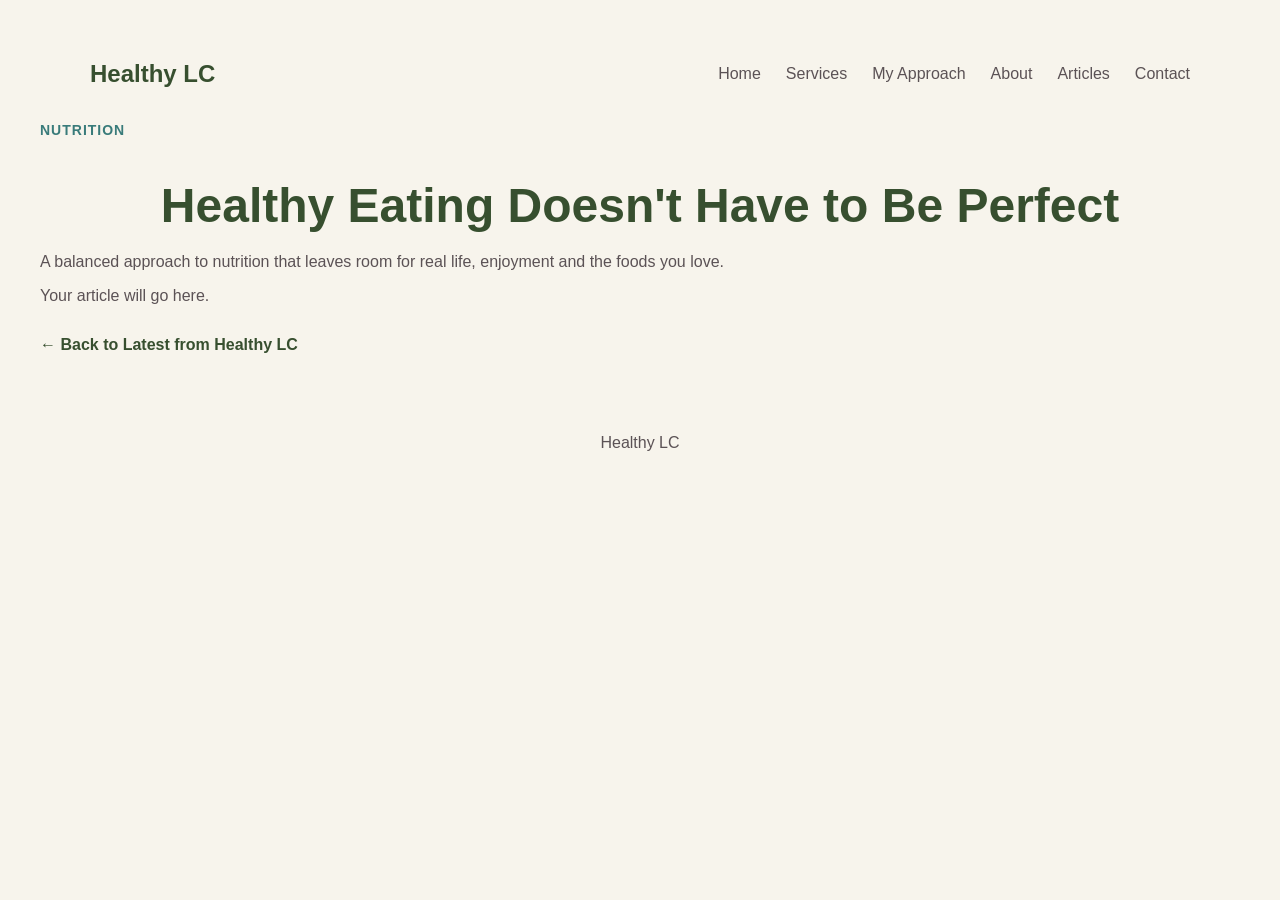
==== articles/healthy-eating-doesnt-have-to-be-perfect.html @ 92691168 "Rename healthy eating doesn't have to be perfect.html to healthy-eating-doesnt-have-to-be-perfect.ht" ====
<!DOCTYPE html>
<html lang="en">

<head>
    <meta charset="UTF-8">
    <meta name="viewport" content="width=device-width, initial-scale=1.0">

    <title>Healthy Eating Doesn't Have to Be Perfect | Healthy LC</title>

    <link rel="stylesheet" href="../css/style.css">
</head>

<body>

    <nav class="navbar">

        <a href="../index.html" class="logo">Healthy LC</a>

        <div class="nav-links">
            <a href="../index.html">Home</a>
            <a href="../index.html#services">Services</a>
            <a href="../index.html#approach">My Approach</a>
            <a href="../index.html#about">About</a>
            <a href="../index.html#articles">Articles</a>
            <a href="../index.html#contact">Contact</a>
        </div>

    </nav>

    <main>

        <article class="full-article">

            <p class="article-category">Nutrition</p>

            <h1>Healthy Eating Doesn't Have to Be Perfect</h1>

            <p class="article-intro">
                A balanced approach to nutrition that leaves room
                for real life, enjoyment and the foods you love.
            </p>

            <p>
                Your article will go here.
            </p>

            <a href="../index.html#articles" class="article-link">
                ← Back to Latest from Healthy LC
            </a>

        </article>

    </main>

    <footer>
        <p>Healthy LC</p>
    </footer>

</body>

</html>
---- css/style.css ----
/* =========================
   HEALTHY LC VISUAL IDENTITY
   ========================= */

:root {
    --forest: #374f2f;
    --sage: #8BAF8B;
    --coastal: #397B7A;
    --golden: #F1CD6C;
    --cream: #F7F4EC;
    --slate: #5b5255;
    --white: #FFFFFF;
}

.accent {
   color: var(--golden);
}


/* =========================
   GENERAL PAGE STYLES
   ========================= */

body {
    font-family: Arial, sans-serif;
    background-color: var(--cream);
    color: var(--slate);
    margin: 0;
    padding: 40px;
}


/* =========================
   HEADINGS
   ========================= */

h1 {
    font-size: 48px;
    text-align: center;
    color: var(--forest);
    margin-bottom: 20px;
}

h2 {
    font-size: 40px;
    text-align: center;
    color: var(--forest);
}

h3 {
    font-size: 32px;
    color: var(--forest);
}

h4 {
    font-size: 24px;
   text-align: center;
   color: var(--forest);
}

header p {
   text-align: center;
   font-size: 20px;
   max-width: 650px;
   margin: 0 auto;
}

header {
   max-width: 800px;
   margin: 80px auto 120px;
   text-align: center;
}

.hero-statement {
   font-size: 28px;
   font-weight: bold;
   color: var(--coastal);
   margin-bottom: 20px;
}

/* =========================
   LIFESTYLE BANNER
   ========================= */

.lifestyle-banner {
    max-width: 1100px;
    min-height: 450px;
    background-image: 
       linear-gradient(rgba(55, 79, 47, 0.45), rgba(55, 79, 47, 0.21)),
       url("../images/healthy.lifestyle.jpg");
    background-size: cover;
    background-position: center 30%;
    border-radius: 14px;

    display: flex;
    align-items: center;
    justify-content: center;
}

.banner-content {
   text-align: center;
   padding: 40px;
}

.banner-content h2 {
   color: var(--white);
   font-size: 42px;
   margin-bottom: 10px;
}

.banner-content p {
   color: var(--white);
   font-size: 22px;
   font-weight: bold;
}

/* =========================
   MAIN SECTIONS
   ========================= */

section {
    max-width: 900px;
    margin: 60px auto;
}


/* =========================
   SERVICES
   ========================= */

.services-grid {
    display: grid;
    grid-template-columns: repeat(3, 1fr);
    gap: 25px;
}

.services {
   display: flex;
   gap:20px;
}

.service-card {
    background-color: var(--white);
    padding: 30px;
    margin: 20px 0;
    border-radius: 14px;
   border-left: 5px solid var(--sage);
    box-shadow: 0 4px 12px rgba(38, 49, 43, 0.08);
}

.service-card h3 {
   color: var(--forest);
    font-size: 28px;
    margin-top: 0;
}

.service-link {
   display: inline-block;
   margin-top: 15px;
   color: var(--coastal);
   font-weight: bold;
   text-decoration: none;
}

.cta-button {
   display: inline-block;
   background-color: var(--golden);
   color: var(--slate);
   padding: 15px 30px;
   margin-top: 30px;
   border-radius: 30px;
   text-decoration: none;
   font-weight: bold;
   transition: all 0.3s ease;
}

.cta-button:hover {
   background-color: var(--forest);
   color: var(--white);
}

/* =========================
   WHO HEALTHY LC IS FOR
   ========================= */

.audience-grid {
    display: grid;
    grid-template-columns: repeat(2, 1fr);
    gap: 25px;
}

.audience-card {
    background-color: var(--white);
    padding: 30px;
    border-radius: 14px;
    border-left: 5px solid var(--sage);
}

#who {
    text-align: center;
}

#who > p {
    max-width: 600px;
    margin: 0 auto 40px;
    font-size: 18px;
}

/* =========================
   MY APPROACH
   ========================= */

#approach {
    text-align: center;
}

.section-intro {
    max-width: 650px;
    margin: 0 auto 40px;
    font-size: 18px;
}

.approach-grid {
    display: grid;
    grid-template-columns: repeat(3, 1fr);
    gap: 25px;
}

.approach-card {
    background-color: var(--white);
    padding: 30px;
    border-radius: 14px;
    box-shadow: 0 4px 12px rgba(38, 49, 43, 0.08);
}

.approach-card h3 {
    color: var(--forest);
}

.approach-philosophy {
    margin-top: 50px;
    font-size: 24px;
    font-weight: bold;
    color: var(--golden);
}

/* =========================
   ABOUT
   ========================= */

#about {
   max-width: 900px;
   margin: 0 auto;
}

.about-content {
    max-width: 1000px;
    margin: 0 auto;
    display: grid;
    grid-template-columns: 1fr 1fr;
    gap: 40px;
    align-items: center;
}

.about-text {
    background-color: var(--sage);
    padding: 40px;
    border-radius: 14px;
    box-shadow: 0 4px 12px rgba(38, 49, 43, 0.08);
}

.about-text h3 {
    color: var(--forest);
    font-size: 28px;
}

.about-image img {
    width: 100%;
    max-width: 400px;
    border-radius: 14px;
    display: block;
    margin: 0 auto;
}

/* =========================
   LATEST FROM HEALTHY LC
   ========================= */

#articles {
    text-align: center;
}

.articles-grid {
    display: grid;
    grid-template-columns: repeat(3, 1fr);
    gap: 30px;
    margin-top: 40px;
}

.article-preview {
    text-align: left;
    padding: 20px 0;
    border-top: 4px solid var(--golden);
}

.article-category {
    color: var(--coastal);
    font-weight: bold;
    text-transform: uppercase;
    font-size: 14px;
    letter-spacing: 1px;
}

.article-preview h3 {
    font-size: 26px;
    margin-bottom: 15px;
}

.article-link {
    display: inline-block;
    margin-top: 15px;
    color: var(--forest);
    font-weight: bold;
    text-decoration: none;
}

.article-link:hover {
    color: var(--coastal);
}

/* =========================
   NAVIGATION
   ========================= */

.navbar {
    display: flex;
    justify-content: space-between;
    align-items: center;
    max-width: 1100px;
    margin: 0 auto;
    padding: 20px 0;
}

.logo {
    color: var(--forest);
    text-decoration: none;
    font-size: 24px;
    font-weight: bold;
}

.nav-links {
    display: flex;
    gap: 25px;
}

.nav-links a {
    color: var(--slate);
    text-decoration: none;
    font-weight: 500;
}

.nav-links a:hover {
    color: var(--coastal);
}

/* =========================
   CONTACT / NEXT STEP
   ========================= */

#contact {
    text-align: center;
}

.contact-grid {
    display: grid;
    grid-template-columns: repeat(2, 1fr);
    gap: 25px;
    margin-top: 40px;
}

.contact-card {
    background-color: var(--white);
    padding: 30px;
    border-radius: 14px;
    box-shadow: 0 4px 12px rgba(38, 49, 43, 0.08);
   transition: transform 0.2s ease;
}

.contact-card:hover {
   transform: translateY(-5px);
}

.contact-card h3 {
    color: var(--forest);
    font-size: 26px;
}

.contact-card p {
    margin-bottom: 25px;
}

.contact-philosophy {
    margin-top: 50px;
    font-size: 24px;
    font-weight: bold;
    color: var(--golden);
}

/* =========================
   FOOTER
   ========================= */

footer {
    text-align: center;
    margin-top: 80px;
}


/* =========================
   rules for smaller screens go here
   ========================= */

@media (max-width: 768px) {

   .audience-grid {
    grid-template-columns: 1fr;
}

   .approach-grid {
    grid-template-columns: 1fr;
}
  
   body {
      padding: 20px;
   }
   
   h1 {
      font-size: 36px;
   }
   
   .services {
      flex-direction: column;
   }

   .services-grid {
      grid-template-columns: 1fr;
   }

   .about-text {
    padding: 25px;
}

   .about-content { 
      grid-template-columns: 1fr;
   }

   .navbar {
    flex-direction: column;
    gap: 20px;
}

.nav-links {
    flex-wrap: wrap;
    justify-content: center;
}

.contact-grid {
   grid-template-columns: 1fr;
}

.lifestyle-banner {
   background-image: 
      linear-gradient(rgba(55, 79, 47, 0.65), rgba(55, 79, 47, 0.65)
      url("../images/healthy.lifestyle.jpg")
                      }

   .banner-content h2 {
      font-size: 32px;
   }

   .articles-grid {
      grid-template-columns: 1fr; 
   }


}
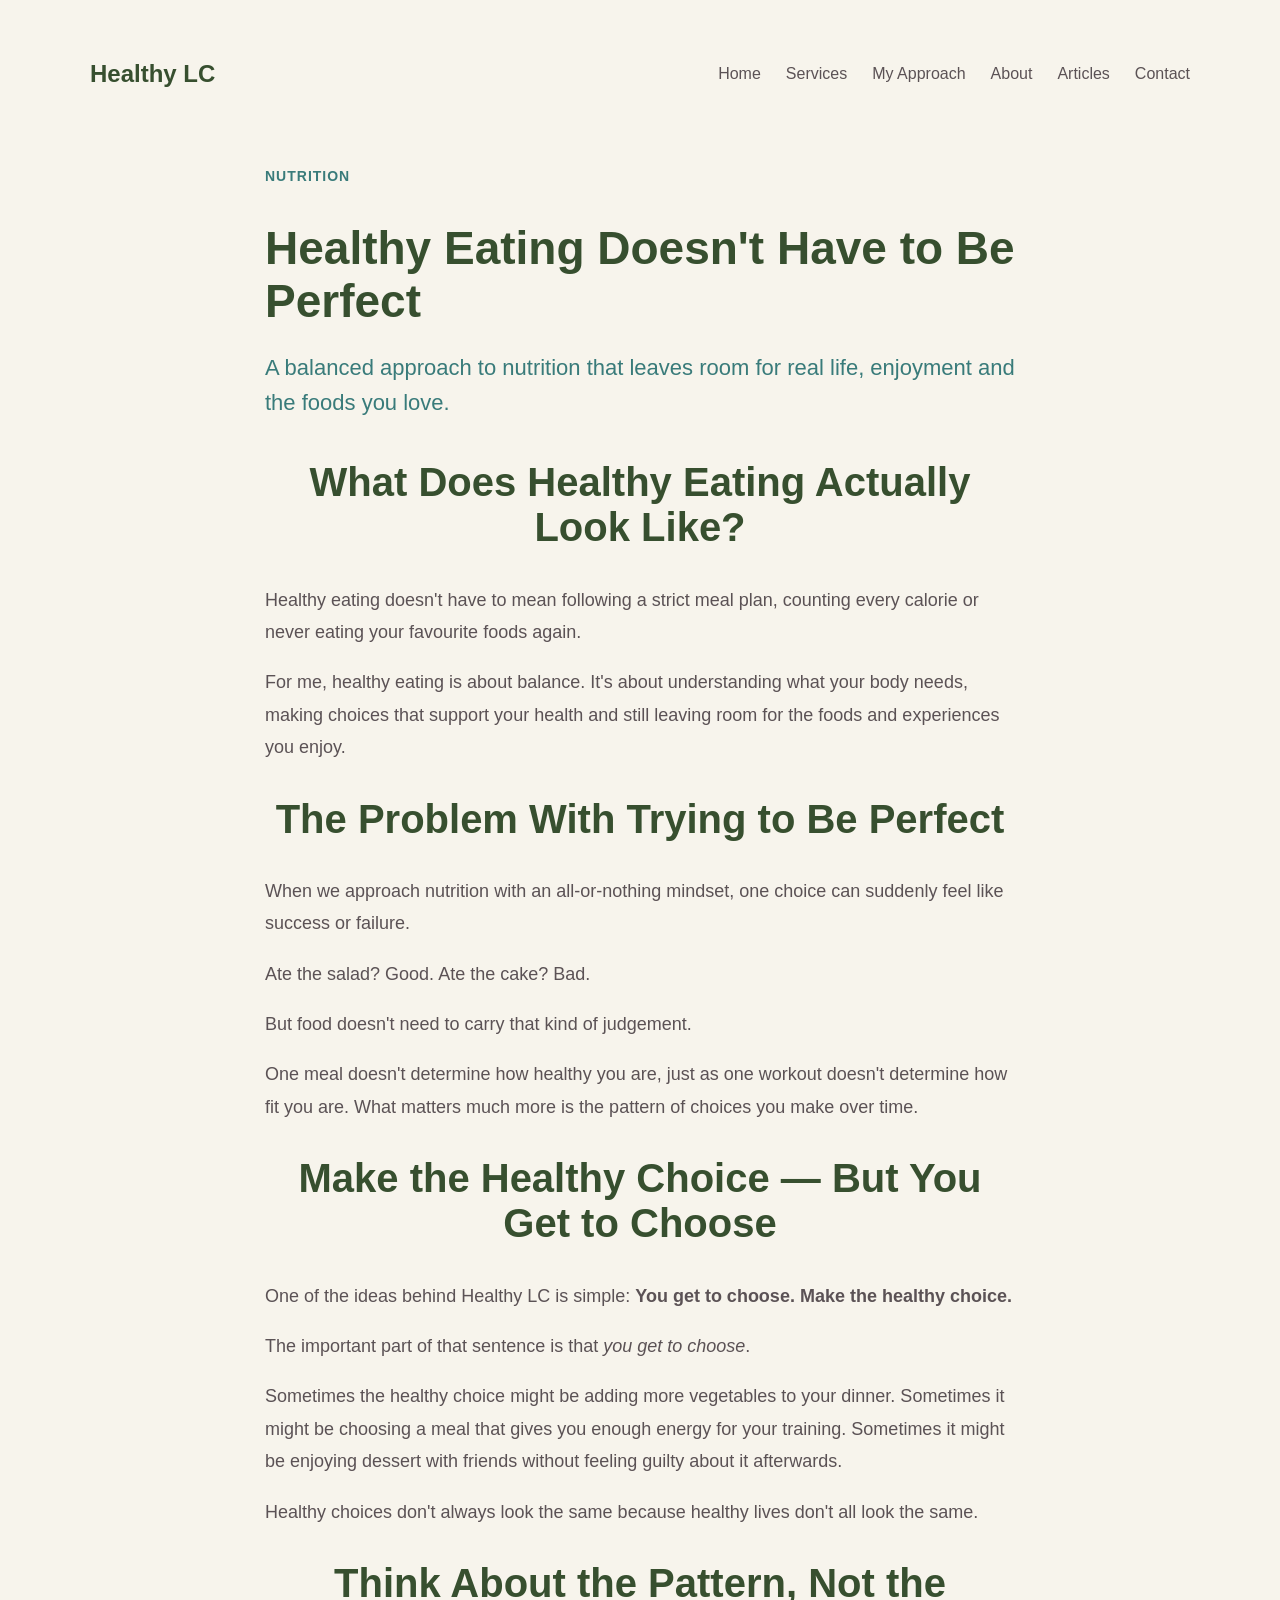
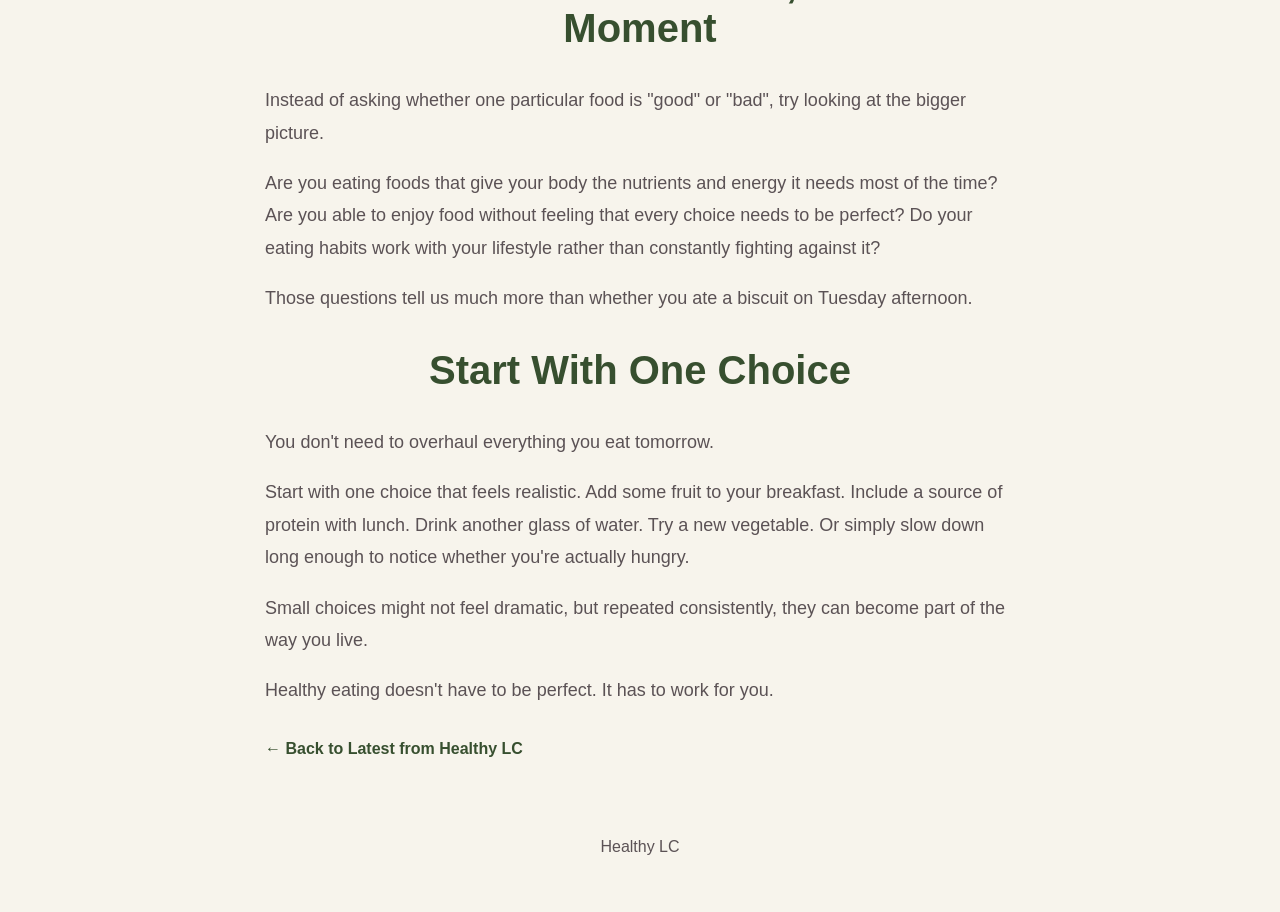
==== commit 1191f6a8: "Update healthy-eating-doesnt-have-to-be-perfect.html" ====
--- a/articles/healthy-eating-doesnt-have-to-be-perfect.html
+++ b/articles/healthy-eating-doesnt-have-to-be-perfect.html
@@ -40,9 +40,104 @@
                 for real life, enjoyment and the foods you love.
             </p>
 
-            <p>
-                Your article will go here.
-            </p>
+            <h2>What Does Healthy Eating Actually Look Like?</h2>
+
+<p>
+    Healthy eating doesn't have to mean following a strict meal plan,
+    counting every calorie or never eating your favourite foods again.
+</p>
+
+<p>
+    For me, healthy eating is about balance. It's about understanding
+    what your body needs, making choices that support your health and
+    still leaving room for the foods and experiences you enjoy.
+</p>
+
+<h2>The Problem With Trying to Be Perfect</h2>
+
+<p>
+    When we approach nutrition with an all-or-nothing mindset, one
+    choice can suddenly feel like success or failure.
+</p>
+
+<p>
+    Ate the salad? Good.
+    Ate the cake? Bad.
+</p>
+
+<p>
+    But food doesn't need to carry that kind of judgement.
+</p>
+
+<p>
+    One meal doesn't determine how healthy you are, just as one workout
+    doesn't determine how fit you are. What matters much more is the
+    pattern of choices you make over time.
+</p>
+
+<h2>Make the Healthy Choice — But You Get to Choose</h2>
+
+<p>
+    One of the ideas behind Healthy LC is simple:
+    <strong>You get to choose. Make the healthy choice.</strong>
+</p>
+
+<p>
+    The important part of that sentence is that <em>you get to choose</em>.
+</p>
+
+<p>
+    Sometimes the healthy choice might be adding more vegetables to your
+    dinner. Sometimes it might be choosing a meal that gives you enough
+    energy for your training. Sometimes it might be enjoying dessert with
+    friends without feeling guilty about it afterwards.
+</p>
+
+<p>
+    Healthy choices don't always look the same because healthy lives
+    don't all look the same.
+</p>
+
+<h2>Think About the Pattern, Not the Moment</h2>
+
+<p>
+    Instead of asking whether one particular food is "good" or "bad",
+    try looking at the bigger picture.
+</p>
+
+<p>
+    Are you eating foods that give your body the nutrients and energy
+    it needs most of the time? Are you able to enjoy food without feeling
+    that every choice needs to be perfect? Do your eating habits work
+    with your lifestyle rather than constantly fighting against it?
+</p>
+
+<p>
+    Those questions tell us much more than whether you ate a biscuit
+    on Tuesday afternoon.
+</p>
+
+<h2>Start With One Choice</h2>
+
+<p>
+    You don't need to overhaul everything you eat tomorrow.
+</p>
+
+<p>
+    Start with one choice that feels realistic. Add some fruit to your
+    breakfast. Include a source of protein with lunch. Drink another
+    glass of water. Try a new vegetable. Or simply slow down long enough
+    to notice whether you're actually hungry.
+</p>
+
+<p>
+    Small choices might not feel dramatic, but repeated consistently,
+    they can become part of the way you live.
+</p>
+
+<p class="article-closing">
+    Healthy eating doesn't have to be perfect. It has to work for you.
+</p>
 
             <a href="../index.html#articles" class="article-link">
                 ← Back to Latest from Healthy LC
--- a/css/style.css
+++ b/css/style.css
@@ -407,6 +407,33 @@
 }
 
 /* =========================
+   FULL ARTICLES
+   ========================= */
+
+.full-article {
+    max-width: 750px;
+    margin: 60px auto;
+}
+
+.full-article h1 {
+    text-align: left;
+    font-size: 46px;
+    line-height: 1.15;
+}
+
+.article-intro {
+    font-size: 22px;
+    line-height: 1.6;
+    color: var(--coastal);
+    margin-bottom: 40px;
+}
+
+.full-article > p:not(.article-category):not(.article-intro) {
+    font-size: 18px;
+    line-height: 1.8;
+}
+
+/* =========================
    FOOTER
    ========================= */
 
@@ -482,5 +509,29 @@
       grid-template-columns: 1fr; 
    }
 
-
-}
+   .full-article h1 {
+      font-size: 34px;
+   }
+
+   .full-article h2 {
+    text-align: left;
+    font-size: 30px;
+    margin-top: 50px;
+    margin-bottom: 20px;
+}
+
+   .article-intro {
+      font-size: 20px;
+   }
+
+   .article-closing {
+    margin-top: 50px;
+    padding: 25px 0;
+    border-top: 4px solid var(--golden);
+    border-bottom: 4px solid var(--golden);
+    font-size: 24px !important;
+    font-weight: bold;
+    color: var(--forest);
+}
+
+}
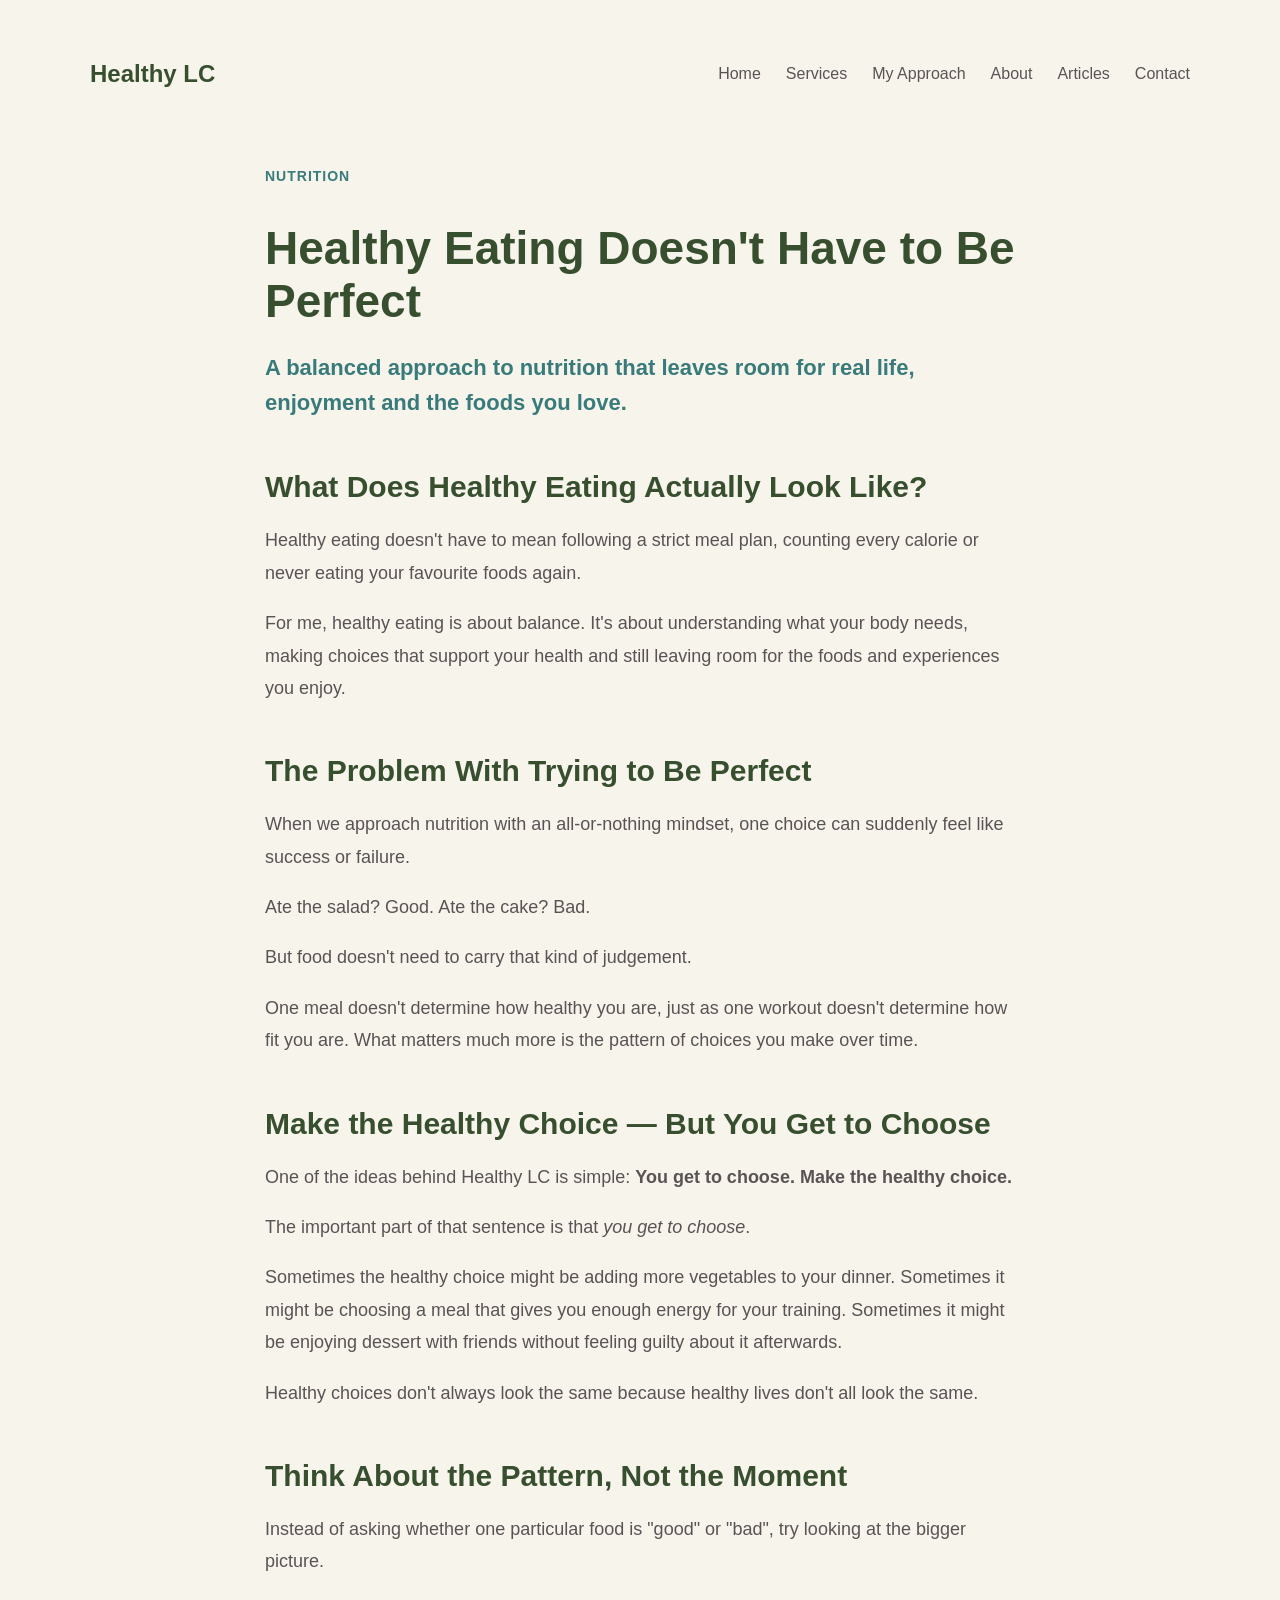
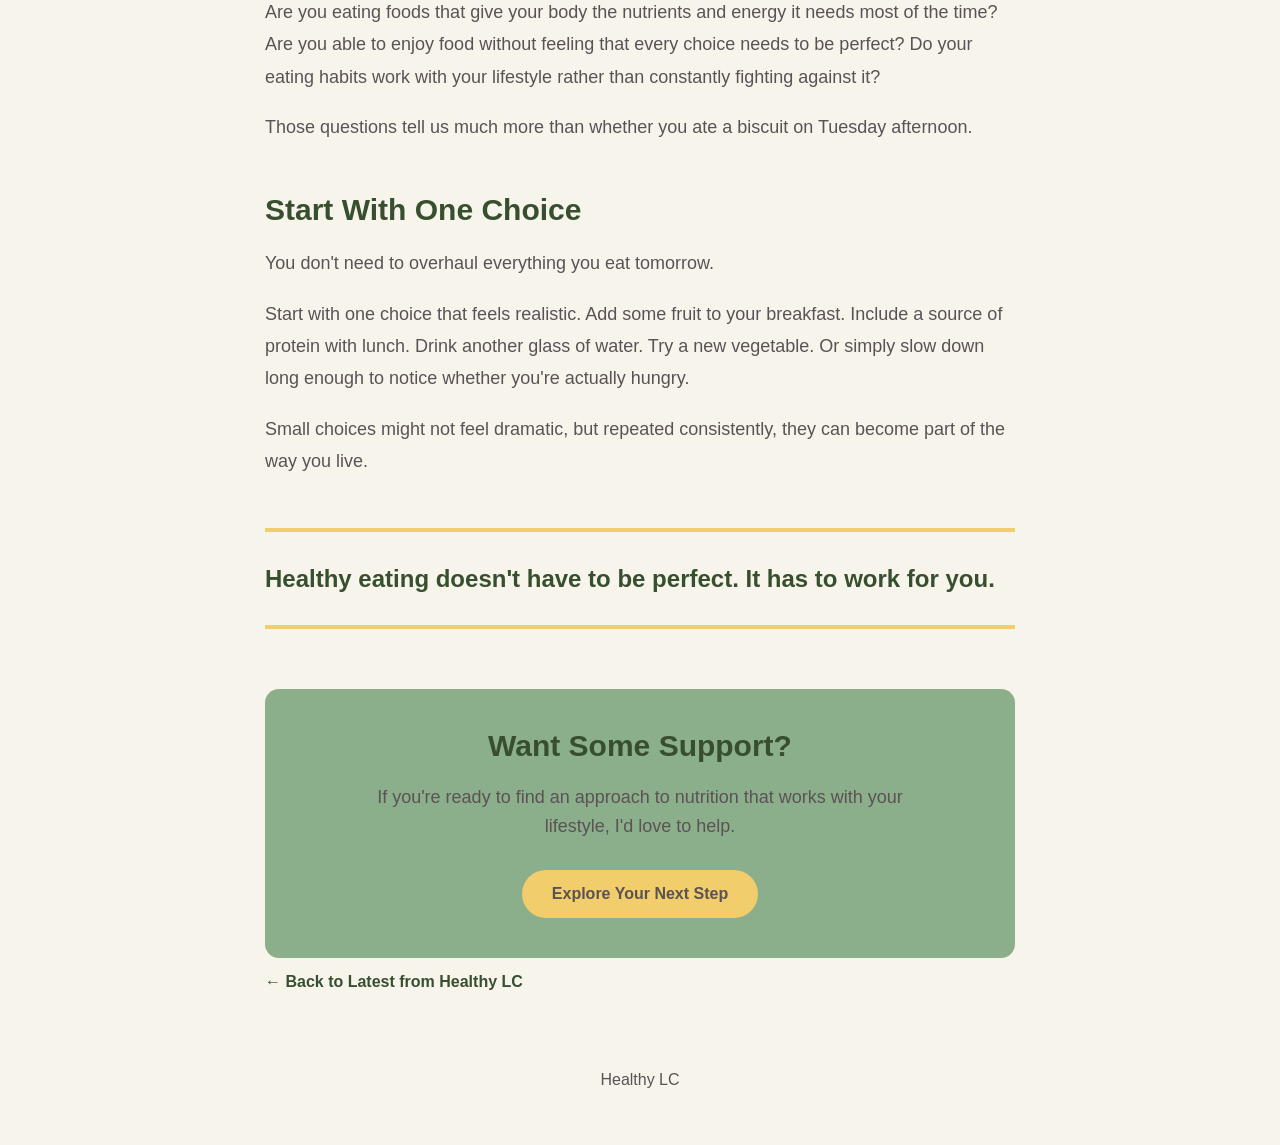
==== commit 211a6dec: "Update healthy-eating-doesnt-have-to-be-perfect.html" ====
--- a/articles/healthy-eating-doesnt-have-to-be-perfect.html
+++ b/articles/healthy-eating-doesnt-have-to-be-perfect.html
@@ -139,6 +139,21 @@
     Healthy eating doesn't have to be perfect. It has to work for you.
 </p>
 
+<div class="article-cta">
+
+    <h2>Want Some Support?</h2>
+
+    <p>
+        If you're ready to find an approach to nutrition that works
+        with your lifestyle, I'd love to help.
+    </p>
+
+    <a href="../index.html#contact" class="cta-button">
+        Explore Your Next Step
+    </a>
+
+</div>
+
             <a href="../index.html#articles" class="article-link">
                 ← Back to Latest from Healthy LC
             </a>
--- a/css/style.css
+++ b/css/style.css
@@ -193,7 +193,7 @@
     background-color: var(--white);
     padding: 30px;
     border-radius: 14px;
-    border-left: 5px solid var(--sage);
+    border-left: 5px solid var(--golden);
 }
 
 #who {
@@ -421,110 +421,22 @@
     line-height: 1.15;
 }
 
+.full-article h2 {
+    text-align: left;
+    font-size: 30px;
+    margin-top: 50px;
+    margin-bottom: 20px;
+}
+
 .article-intro {
     font-size: 22px;
     line-height: 1.6;
     color: var(--coastal);
     margin-bottom: 40px;
-}
-
-.full-article > p:not(.article-category):not(.article-intro) {
-    font-size: 18px;
-    line-height: 1.8;
-}
-
-/* =========================
-   FOOTER
-   ========================= */
-
-footer {
-    text-align: center;
-    margin-top: 80px;
-}
-
-
-/* =========================
-   rules for smaller screens go here
-   ========================= */
-
-@media (max-width: 768px) {
-
-   .audience-grid {
-    grid-template-columns: 1fr;
-}
-
-   .approach-grid {
-    grid-template-columns: 1fr;
-}
-  
-   body {
-      padding: 20px;
-   }
-   
-   h1 {
-      font-size: 36px;
-   }
-   
-   .services {
-      flex-direction: column;
-   }
-
-   .services-grid {
-      grid-template-columns: 1fr;
-   }
-
-   .about-text {
-    padding: 25px;
-}
-
-   .about-content { 
-      grid-template-columns: 1fr;
-   }
-
-   .navbar {
-    flex-direction: column;
-    gap: 20px;
-}
-
-.nav-links {
-    flex-wrap: wrap;
-    justify-content: center;
-}
-
-.contact-grid {
-   grid-template-columns: 1fr;
-}
-
-.lifestyle-banner {
-   background-image: 
-      linear-gradient(rgba(55, 79, 47, 0.65), rgba(55, 79, 47, 0.65)
-      url("../images/healthy.lifestyle.jpg")
-                      }
-
-   .banner-content h2 {
-      font-size: 32px;
-   }
-
-   .articles-grid {
-      grid-template-columns: 1fr; 
-   }
-
-   .full-article h1 {
-      font-size: 34px;
-   }
-
-   .full-article h2 {
-    text-align: left;
-    font-size: 30px;
-    margin-top: 50px;
-    margin-bottom: 20px;
-}
-
-   .article-intro {
-      font-size: 20px;
-   }
-
-   .article-closing {
+   font-weight: bold;
+}
+
+ .article-closing {
     margin-top: 50px;
     padding: 25px 0;
     border-top: 4px solid var(--golden);
@@ -534,4 +446,116 @@
     color: var(--forest);
 }
 
-}
+.full-article > p:not(.article-category):not(.article-intro) {
+    font-size: 18px;
+    line-height: 1.8;
+}
+
+.article-cta {
+    margin-top: 60px;
+    padding: 40px;
+    background-color: var(--sage);
+    border-radius: 14px;
+    text-align: center;
+}
+
+.article-cta h2 {
+    text-align: center;
+    margin-top: 0;
+}
+
+.article-cta p {
+    font-size: 18px;
+    line-height: 1.6;
+    max-width: 550px;
+    margin: 0 auto;
+}
+ 
+
+/* =========================
+   FOOTER
+   ========================= */
+
+footer {
+    text-align: center;
+    margin-top: 80px;
+}
+
+
+/* =========================
+   rules for smaller screens go here
+   ========================= */
+
+@media (max-width: 768px) {
+
+   .audience-grid {
+    grid-template-columns: 1fr;
+}
+
+   .approach-grid {
+    grid-template-columns: 1fr;
+}
+  
+   body {
+      padding: 20px;
+   }
+   
+   h1 {
+      font-size: 36px;
+   }
+   
+   .services {
+      flex-direction: column;
+   }
+
+   .services-grid {
+      grid-template-columns: 1fr;
+   }
+
+   .about-text {
+    padding: 25px;
+}
+
+   .about-content { 
+      grid-template-columns: 1fr;
+   }
+
+   .navbar {
+    flex-direction: column;
+    gap: 20px;
+}
+
+.nav-links {
+    flex-wrap: wrap;
+    justify-content: center;
+}
+
+.contact-grid {
+   grid-template-columns: 1fr;
+}
+
+.lifestyle-banner {
+   background-image: 
+      linear-gradient(rgba(55, 79, 47, 0.65), rgba(55, 79, 47, 0.65)),
+      url("../images/healthy.lifestyle.jpg");
+                      }
+
+   .banner-content h2 {
+      font-size: 32px;
+   }
+
+   .articles-grid {
+      grid-template-columns: 1fr; 
+   }
+
+   .full-article h1 {
+      font-size: 34px;
+   }
+
+   .article-intro {
+      font-size: 20px;
+   }
+
+  
+
+}
